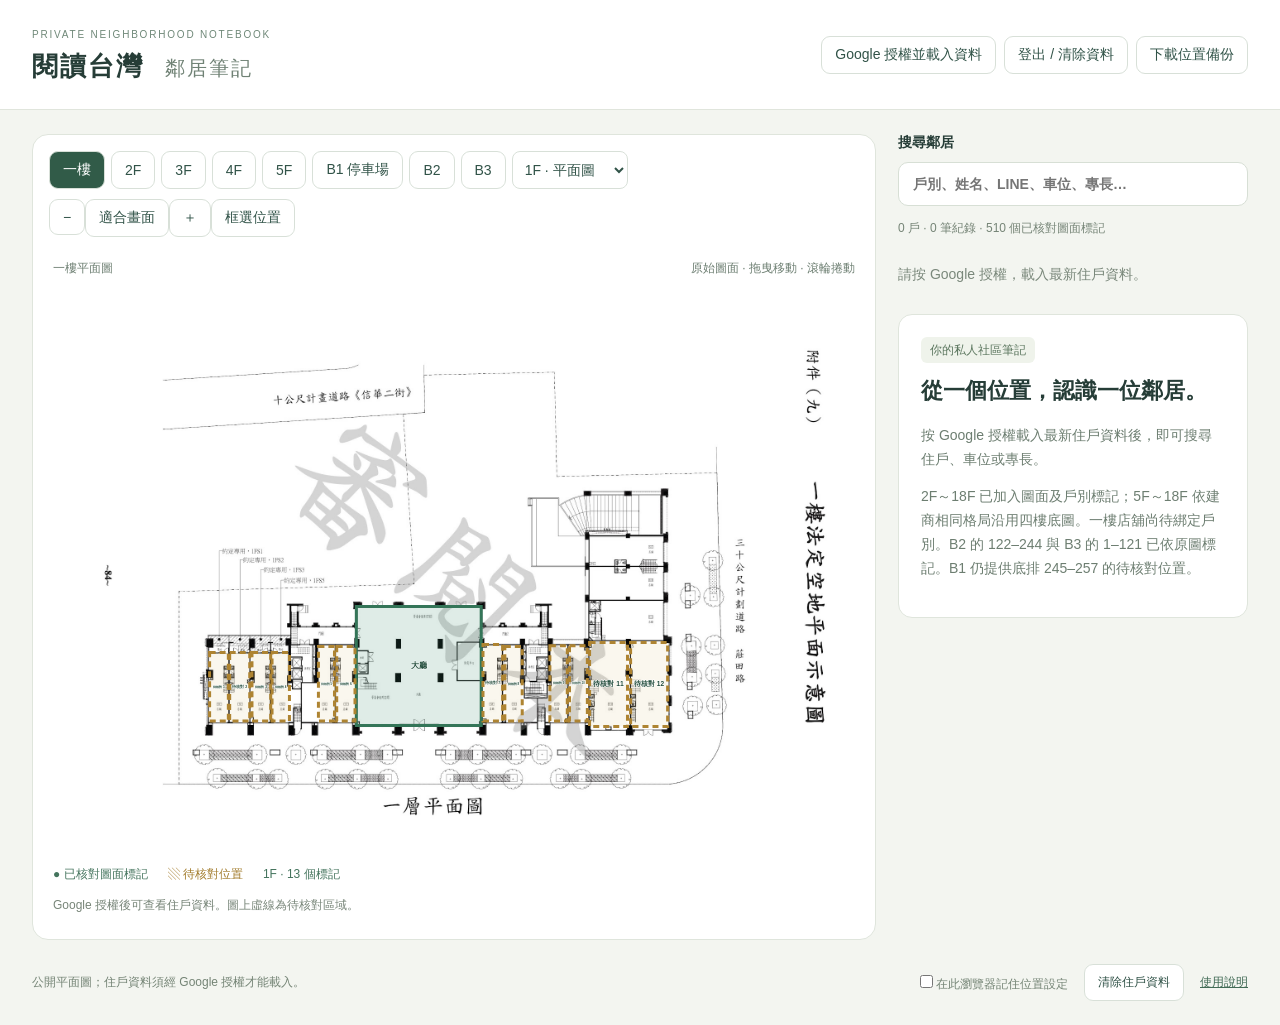
==== index.html @ ee289b89 "Publish public floor plans with private Google Sheets OAuth access" ====
<!doctype html><html lang="zh-Hant"><meta charset="utf-8"><meta http-equiv="Content-Security-Policy" content="default-src 'none'; script-src 'self' https://accounts.google.com/gsi/client; frame-src https://accounts.google.com;  style-src 'self' 'unsafe-inline' https://accounts.google.com/gsi/style; img-src 'self'; connect-src https://accounts.google.com/gsi/ https://sheets.googleapis.com; object-src 'none'; base-uri 'none'; form-action 'none'"><meta name="viewport" content="width=device-width,initial-scale=1"><title>閱讀台灣・鄰居筆記</title><link rel="stylesheet" href="style.css"><body><header><div><small>PRIVATE NEIGHBORHOOD NOTEBOOK</small><h1>閱讀台灣 <span>鄰居筆記</span></h1></div><div class="actions"><button id="authorize">Google 授權並載入資料</button><button id="logout">登出 / 清除資料</button><button id="import" hidden>匯入 CSV / 備份</button><button id="export">下載位置備份</button><input id="file" type="file" accept=".csv,.json" hidden></div></header><main><section class="workspace"><div class="toolbar"><nav><button data-floor="1F" class="active">一樓</button><button data-floor="2F">2F</button><button data-floor="3F">3F</button><button data-floor="4F">4F</button><button data-floor="5F">5F</button><button data-floor="B1">B1 停車場</button><button data-floor="B2">B2</button><button data-floor="B3">B3</button><select id="floorPicker" aria-label="選擇樓層"></select></nav><div><button id="minus" aria-label="縮小">−</button><button id="fit">適合畫面</button><button id="plus" aria-label="放大">＋</button><button id="draw">框選位置</button></div></div><div class="mapcaption"><span id="maptitle">一樓平面圖</span><span>原始圖面 · 拖曳移動 · 滾輪捲動</span></div><div id="viewport"><div id="stage"><img id="plan" src="1f-source.jpg" draggable="false" alt="一樓原始平面圖"><svg id="overlay" viewBox="0 0 1888 1335" aria-label="可互動的位置標記"></svg></div></div><section id="floorGrid" hidden></section><div class="legend"><span>● 已核對圖面標記</span><span class="amber">▧ 待核對位置</span><span id="mappingCount"></span></div><p class="hint" id="maphint">Google 授權後可查看住戶資料。圖上虛線為待核對區域。</p></section><aside><label class="search"><span>搜尋鄰居</span><input id="search" type="search" placeholder="戶別、姓名、LINE、車位、專長…"></label><div class="stats" id="stats"></div><button id="backResults" hidden>← 返回搜尋結果</button><div id="results"></div><section id="detail" class="card"></section></aside></main><footer><span id="status" role="status">公開平面圖；住戶資料須經 Google 授權才能載入。</span><label><input id="remember" type="checkbox">在此瀏覽器記住位置設定</label><button id="clear">清除住戶資料</button><a href="README.md">使用說明</a></footer><dialog id="editor"><form id="mappingForm"><h2>設定圖面位置</h2><p>依原圖核對後，綁定資料中的戶別或車位。</p><label>位置名稱<input id="maplabel" required maxlength="80" placeholder="例如：西側店舖"></label><label>對應類型<select id="kind"><option value="unit">戶別</option><option value="parking">車位</option><option value="space">公共空間 / 尚未對應</option></select></label><label>資料代號<input id="mapkey" maxlength="80" placeholder="例如 A1-1 或 B1-251"><small>戶別採「棟別＋戶別－樓層」，例如 A1-1。車位請含樓層。</small></label><label class="check"><input id="verified" type="checkbox">我已核對位置與代號</label><div class="actions"><button type="button" id="deleteMap">刪除此標記</button><button type="button" id="cancel">取消</button><button class="primary" type="submit">儲存位置</button></div></form></dialog><script src="parking-plans.js"></script><script src="residential-plans.js"></script><script src="app.js"></script><script src="google-config.js"></script><script src="google-auth.js"></script><script src="https://accounts.google.com/gsi/client" async defer></script></body></html>
---- style.css ----
:root{font-family:-apple-system,BlinkMacSystemFont,"Noto Sans TC",sans-serif;color:#263d37;background:#f3f5f0;font-size:14px}*{box-sizing:border-box}body{margin:0}button,input,select{font:inherit}button{cursor:pointer;background:white;border:1px solid #d8e0d8;border-radius:9px;padding:9px 13px;color:#315348}button:hover{background:#edf3ed}button:focus-visible,input:focus-visible,a:focus-visible{outline:3px solid #c49b42;outline-offset:2px}header{padding:25px 32px;display:flex;align-items:center;justify-content:space-between;background:#fff;border-bottom:1px solid #e0e5dc}small{font-size:10px;letter-spacing:1.8px;color:#6f8878}h1{font-size:26px;margin:8px 0 0;letter-spacing:2px}h1 span{font-weight:400;color:#708275;font-size:20px;margin-left:12px}.actions{display:flex;gap:8px;flex-wrap:wrap}main{display:grid;grid-template-columns:minmax(0,1fr) 350px;gap:22px;padding:24px 32px}.workspace,aside{min-width:0}.workspace{background:white;border:1px solid #dfe5dc;border-radius:16px;overflow:hidden;align-self:start}.toolbar{padding:16px;display:flex;justify-content:space-between;gap:10px;flex-wrap:wrap}.toolbar nav{display:flex;gap:6px}.active,.primary{background:#315b48!important;color:white!important}.mapcaption{padding:7px 20px 15px;display:flex;justify-content:space-between;font-size:12px;color:#6c7e71}#viewport{height:62vh;min-height:380px;overflow:auto;background:#e8ece5;cursor:grab;touch-action:pan-x pan-y}#stage{position:relative;transform-origin:0 0;user-select:none}#plan{width:100%;display:block;pointer-events:none}#overlay{position:absolute;inset:0;width:100%;height:100%}#overlay rect{fill:#3c896d29;stroke:#347558;stroke-width:3;vector-effect:non-scaling-stroke}#overlay .pending rect{stroke:#ae8432;fill:#c9a45018;stroke-dasharray:6 4}#overlay .selected rect{fill:#67b69060;stroke-width:5}#overlay text{fill:#244e3d;paint-order:stroke;stroke:#fff;stroke-width:5px;font-size:18px;font-weight:700;pointer-events:none}#overlay g{cursor:pointer}#overlay g:focus rect{stroke:#152c24;stroke-width:5}.legend{padding:16px 20px 0;display:flex;gap:20px;font-size:12px;color:#44745d}.amber{color:#a17a29}.hint{padding:0 20px 12px;color:#778578;font-size:12px;line-height:1.7}.search{display:block;font-weight:600}.search span{display:block;margin-bottom:10px}.search input{width:100%;padding:13px 14px;border:1px solid #d7dfd5;border-radius:10px;background:white}.stats{color:#758476;font-size:12px;margin:14px 0}#results{max-height:25vh;overflow:auto;display:grid;gap:6px;margin-bottom:15px}.result{text-align:left;width:100%;line-height:1.6}.result small{display:block;letter-spacing:0;font-size:12px;overflow:hidden;text-overflow:ellipsis}.card{background:white;border:1px solid #dfe5dc;border-radius:14px;padding:22px;line-height:1.7;overflow-wrap:anywhere}.card h2{margin:4px 0 12px;font-size:22px}.card h3{font-size:16px;margin:18px 0 5px}.card p{color:#6d7e71}.tag{display:inline-block;background:#eff3eb;color:#5b765e;padding:3px 9px;border-radius:6px;font-size:12px;margin:0 5px 5px 0}dl{margin:0}dt{font-size:12px;color:#819083;margin-top:10px}dd{margin:0;white-space:pre-wrap}.person{border-top:1px solid #e9ede5;margin-top:15px}footer{display:flex;align-items:center;gap:16px;padding:0 32px 24px;flex-wrap:wrap;color:#748475;font-size:12px}footer span{flex:1;min-width:250px}a{color:#426b56}dialog{border:1px solid #d5dfd3;border-radius:16px;width:min(480px,90vw);padding:26px;color:#284638}dialog::backdrop{background:#182f2866}dialog label{display:block;margin:15px 0}dialog input:not([type=checkbox]),dialog select{width:100%;padding:10px;border:1px solid #cfdbce;border-radius:7px;margin-top:6px}dialog small{display:block;letter-spacing:0;line-height:1.5;margin-top:6px}dialog .check{display:flex;gap:8px}.empty{color:#7a887b;padding:15px 0}#deleteMap{color:#a05745}@media(max-width:900px){main{grid-template-columns:1fr;padding:15px}header{padding:20px;gap:15px;flex-wrap:wrap}h1{font-size:22px}#viewport{height:50vh}footer{padding:10px 20px}#results{max-height:220px}.mapcaption{gap:10px}} 

[hidden]{display:none!important}#floorPicker{border:1px solid #d8e0d8;border-radius:8px;padding:8px;color:#315348;background:white;max-width:180px}#backResults{margin-bottom:14px}#floorGrid{padding:24px;min-height:50vh}#floorGrid p{color:#748475}.unitGrid{display:grid;grid-template-columns:repeat(auto-fill,minmax(135px,1fr));gap:12px}.unitTile{text-align:left;min-height:85px;font-size:18px}.unitTile small{display:block;letter-spacing:0;font-size:12px;margin-top:8px;overflow-wrap:anywhere}button:disabled{opacity:.4;cursor:default}.toolbar nav{flex-wrap:wrap}
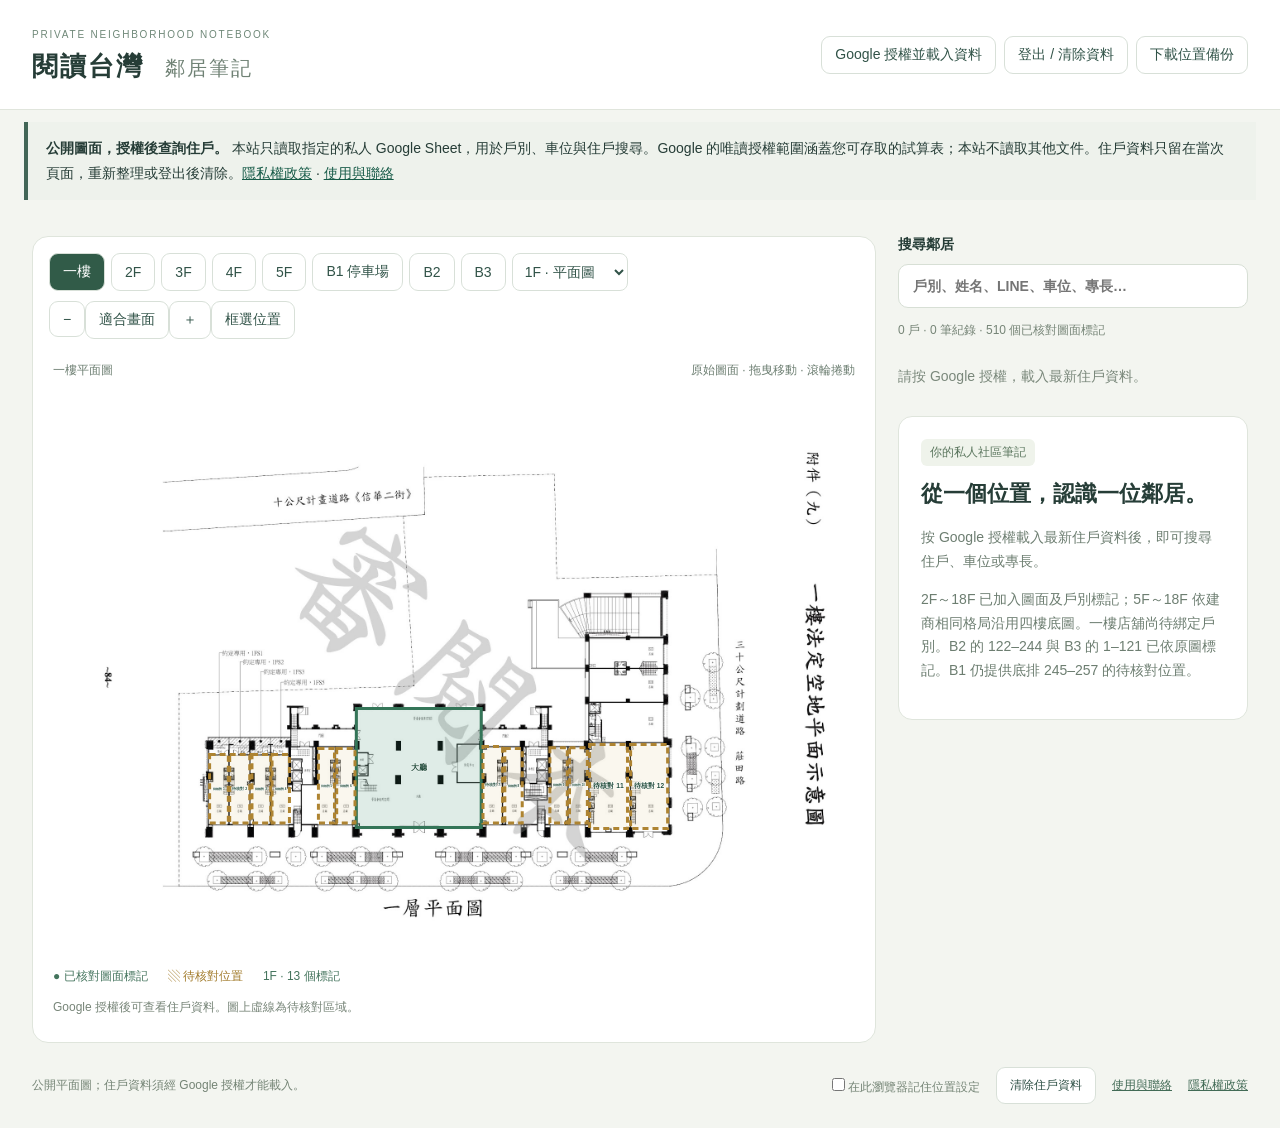
==== commit fead650f: "Add production privacy policy and authorization disclosures" ====
--- a/index.html
+++ b/index.html
@@ -1 +1 @@
-<!doctype html><html lang="zh-Hant"><meta charset="utf-8"><meta http-equiv="Content-Security-Policy" content="default-src 'none'; script-src 'self' https://accounts.google.com/gsi/client; frame-src https://accounts.google.com;  style-src 'self' 'unsafe-inline' https://accounts.google.com/gsi/style; img-src 'self'; connect-src https://accounts.google.com/gsi/ https://sheets.googleapis.com; object-src 'none'; base-uri 'none'; form-action 'none'"><meta name="viewport" content="width=device-width,initial-scale=1"><title>閱讀台灣・鄰居筆記</title><link rel="stylesheet" href="style.css"><body><header><div><small>PRIVATE NEIGHBORHOOD NOTEBOOK</small><h1>閱讀台灣 <span>鄰居筆記</span></h1></div><div class="actions"><button id="authorize">Google 授權並載入資料</button><button id="logout">登出 / 清除資料</button><button id="import" hidden>匯入 CSV / 備份</button><button id="export">下載位置備份</button><input id="file" type="file" accept=".csv,.json" hidden></div></header><main><section class="workspace"><div class="toolbar"><nav><button data-floor="1F" class="active">一樓</button><button data-floor="2F">2F</button><button data-floor="3F">3F</button><button data-floor="4F">4F</button><button data-floor="5F">5F</button><button data-floor="B1">B1 停車場</button><button data-floor="B2">B2</button><button data-floor="B3">B3</button><select id="floorPicker" aria-label="選擇樓層"></select></nav><div><button id="minus" aria-label="縮小">−</button><button id="fit">適合畫面</button><button id="plus" aria-label="放大">＋</button><button id="draw">框選位置</button></div></div><div class="mapcaption"><span id="maptitle">一樓平面圖</span><span>原始圖面 · 拖曳移動 · 滾輪捲動</span></div><div id="viewport"><div id="stage"><img id="plan" src="1f-source.jpg" draggable="false" alt="一樓原始平面圖"><svg id="overlay" viewBox="0 0 1888 1335" aria-label="可互動的位置標記"></svg></div></div><section id="floorGrid" hidden></section><div class="legend"><span>● 已核對圖面標記</span><span class="amber">▧ 待核對位置</span><span id="mappingCount"></span></div><p class="hint" id="maphint">Google 授權後可查看住戶資料。圖上虛線為待核對區域。</p></section><aside><label class="search"><span>搜尋鄰居</span><input id="search" type="search" placeholder="戶別、姓名、LINE、車位、專長…"></label><div class="stats" id="stats"></div><button id="backResults" hidden>← 返回搜尋結果</button><div id="results"></div><section id="detail" class="card"></section></aside></main><footer><span id="status" role="status">公開平面圖；住戶資料須經 Google 授權才能載入。</span><label><input id="remember" type="checkbox">在此瀏覽器記住位置設定</label><button id="clear">清除住戶資料</button><a href="README.md">使用說明</a></footer><dialog id="editor"><form id="mappingForm"><h2>設定圖面位置</h2><p>依原圖核對後，綁定資料中的戶別或車位。</p><label>位置名稱<input id="maplabel" required maxlength="80" placeholder="例如：西側店舖"></label><label>對應類型<select id="kind"><option value="unit">戶別</option><option value="parking">車位</option><option value="space">公共空間 / 尚未對應</option></select></label><label>資料代號<input id="mapkey" maxlength="80" placeholder="例如 A1-1 或 B1-251"><small>戶別採「棟別＋戶別－樓層」，例如 A1-1。車位請含樓層。</small></label><label class="check"><input id="verified" type="checkbox">我已核對位置與代號</label><div class="actions"><button type="button" id="deleteMap">刪除此標記</button><button type="button" id="cancel">取消</button><button class="primary" type="submit">儲存位置</button></div></form></dialog><script src="parking-plans.js"></script><script src="residential-plans.js"></script><script src="app.js"></script><script src="google-config.js"></script><script src="google-auth.js"></script><script src="https://accounts.google.com/gsi/client" async defer></script></body></html>
+<!doctype html><html lang="zh-Hant"><meta charset="utf-8"><meta http-equiv="Content-Security-Policy" content="default-src 'none'; script-src 'self' https://accounts.google.com/gsi/client; frame-src https://accounts.google.com;  style-src 'self' 'unsafe-inline' https://accounts.google.com/gsi/style; img-src 'self'; connect-src https://accounts.google.com/gsi/ https://sheets.googleapis.com; object-src 'none'; base-uri 'none'; form-action 'none'"><meta name="viewport" content="width=device-width,initial-scale=1"><title>閱讀台灣・鄰居筆記</title><link rel="stylesheet" href="style.css"><body><header><div><small>PRIVATE NEIGHBORHOOD NOTEBOOK</small><h1>閱讀台灣 <span>鄰居筆記</span></h1></div><div class="actions"><button id="authorize">Google 授權並載入資料</button><button id="logout">登出 / 清除資料</button><button id="import" hidden>匯入 CSV / 備份</button><button id="export">下載位置備份</button><input id="file" type="file" accept=".csv,.json" hidden></div></header><section class="auth-notice" aria-label="資料授權說明"><strong>公開圖面，授權後查詢住戶。</strong> 本站只讀取指定的私人 Google Sheet，用於戶別、車位與住戶搜尋。Google 的唯讀授權範圍涵蓋您可存取的試算表；本站不讀取其他文件。住戶資料只留在當次頁面，重新整理或登出後清除。<a href="privacy.html">隱私權政策</a> · <a href="help.html">使用與聯絡</a></section><main><section class="workspace"><div class="toolbar"><nav><button data-floor="1F" class="active">一樓</button><button data-floor="2F">2F</button><button data-floor="3F">3F</button><button data-floor="4F">4F</button><button data-floor="5F">5F</button><button data-floor="B1">B1 停車場</button><button data-floor="B2">B2</button><button data-floor="B3">B3</button><select id="floorPicker" aria-label="選擇樓層"></select></nav><div><button id="minus" aria-label="縮小">−</button><button id="fit">適合畫面</button><button id="plus" aria-label="放大">＋</button><button id="draw">框選位置</button></div></div><div class="mapcaption"><span id="maptitle">一樓平面圖</span><span>原始圖面 · 拖曳移動 · 滾輪捲動</span></div><div id="viewport"><div id="stage"><img id="plan" src="1f-source.jpg" draggable="false" alt="一樓原始平面圖"><svg id="overlay" viewBox="0 0 1888 1335" aria-label="可互動的位置標記"></svg></div></div><section id="floorGrid" hidden></section><div class="legend"><span>● 已核對圖面標記</span><span class="amber">▧ 待核對位置</span><span id="mappingCount"></span></div><p class="hint" id="maphint">Google 授權後可查看住戶資料。圖上虛線為待核對區域。</p></section><aside><label class="search"><span>搜尋鄰居</span><input id="search" type="search" placeholder="戶別、姓名、LINE、車位、專長…"></label><div class="stats" id="stats"></div><button id="backResults" hidden>← 返回搜尋結果</button><div id="results"></div><section id="detail" class="card"></section></aside></main><footer><span id="status" role="status">公開平面圖；住戶資料須經 Google 授權才能載入。</span><label><input id="remember" type="checkbox">在此瀏覽器記住位置設定</label><button id="clear">清除住戶資料</button><a href="help.html">使用與聯絡</a><a href="privacy.html">隱私權政策</a></footer><dialog id="editor"><form id="mappingForm"><h2>設定圖面位置</h2><p>依原圖核對後，綁定資料中的戶別或車位。</p><label>位置名稱<input id="maplabel" required maxlength="80" placeholder="例如：西側店舖"></label><label>對應類型<select id="kind"><option value="unit">戶別</option><option value="parking">車位</option><option value="space">公共空間 / 尚未對應</option></select></label><label>資料代號<input id="mapkey" maxlength="80" placeholder="例如 A1-1 或 B1-251"><small>戶別採「棟別＋戶別－樓層」，例如 A1-1。車位請含樓層。</small></label><label class="check"><input id="verified" type="checkbox">我已核對位置與代號</label><div class="actions"><button type="button" id="deleteMap">刪除此標記</button><button type="button" id="cancel">取消</button><button class="primary" type="submit">儲存位置</button></div></form></dialog><script src="parking-plans.js"></script><script src="residential-plans.js"></script><script src="app.js"></script><script src="google-config.js"></script><script src="google-auth.js"></script><script src="https://accounts.google.com/gsi/client" async defer></script></body></html>
--- a/style.css
+++ b/style.css
@@ -1,3 +1,5 @@
 :root{font-family:-apple-system,BlinkMacSystemFont,"Noto Sans TC",sans-serif;color:#263d37;background:#f3f5f0;font-size:14px}*{box-sizing:border-box}body{margin:0}button,input,select{font:inherit}button{cursor:pointer;background:white;border:1px solid #d8e0d8;border-radius:9px;padding:9px 13px;color:#315348}button:hover{background:#edf3ed}button:focus-visible,input:focus-visible,a:focus-visible{outline:3px solid #c49b42;outline-offset:2px}header{padding:25px 32px;display:flex;align-items:center;justify-content:space-between;background:#fff;border-bottom:1px solid #e0e5dc}small{font-size:10px;letter-spacing:1.8px;color:#6f8878}h1{font-size:26px;margin:8px 0 0;letter-spacing:2px}h1 span{font-weight:400;color:#708275;font-size:20px;margin-left:12px}.actions{display:flex;gap:8px;flex-wrap:wrap}main{display:grid;grid-template-columns:minmax(0,1fr) 350px;gap:22px;padding:24px 32px}.workspace,aside{min-width:0}.workspace{background:white;border:1px solid #dfe5dc;border-radius:16px;overflow:hidden;align-self:start}.toolbar{padding:16px;display:flex;justify-content:space-between;gap:10px;flex-wrap:wrap}.toolbar nav{display:flex;gap:6px}.active,.primary{background:#315b48!important;color:white!important}.mapcaption{padding:7px 20px 15px;display:flex;justify-content:space-between;font-size:12px;color:#6c7e71}#viewport{height:62vh;min-height:380px;overflow:auto;background:#e8ece5;cursor:grab;touch-action:pan-x pan-y}#stage{position:relative;transform-origin:0 0;user-select:none}#plan{width:100%;display:block;pointer-events:none}#overlay{position:absolute;inset:0;width:100%;height:100%}#overlay rect{fill:#3c896d29;stroke:#347558;stroke-width:3;vector-effect:non-scaling-stroke}#overlay .pending rect{stroke:#ae8432;fill:#c9a45018;stroke-dasharray:6 4}#overlay .selected rect{fill:#67b69060;stroke-width:5}#overlay text{fill:#244e3d;paint-order:stroke;stroke:#fff;stroke-width:5px;font-size:18px;font-weight:700;pointer-events:none}#overlay g{cursor:pointer}#overlay g:focus rect{stroke:#152c24;stroke-width:5}.legend{padding:16px 20px 0;display:flex;gap:20px;font-size:12px;color:#44745d}.amber{color:#a17a29}.hint{padding:0 20px 12px;color:#778578;font-size:12px;line-height:1.7}.search{display:block;font-weight:600}.search span{display:block;margin-bottom:10px}.search input{width:100%;padding:13px 14px;border:1px solid #d7dfd5;border-radius:10px;background:white}.stats{color:#758476;font-size:12px;margin:14px 0}#results{max-height:25vh;overflow:auto;display:grid;gap:6px;margin-bottom:15px}.result{text-align:left;width:100%;line-height:1.6}.result small{display:block;letter-spacing:0;font-size:12px;overflow:hidden;text-overflow:ellipsis}.card{background:white;border:1px solid #dfe5dc;border-radius:14px;padding:22px;line-height:1.7;overflow-wrap:anywhere}.card h2{margin:4px 0 12px;font-size:22px}.card h3{font-size:16px;margin:18px 0 5px}.card p{color:#6d7e71}.tag{display:inline-block;background:#eff3eb;color:#5b765e;padding:3px 9px;border-radius:6px;font-size:12px;margin:0 5px 5px 0}dl{margin:0}dt{font-size:12px;color:#819083;margin-top:10px}dd{margin:0;white-space:pre-wrap}.person{border-top:1px solid #e9ede5;margin-top:15px}footer{display:flex;align-items:center;gap:16px;padding:0 32px 24px;flex-wrap:wrap;color:#748475;font-size:12px}footer span{flex:1;min-width:250px}a{color:#426b56}dialog{border:1px solid #d5dfd3;border-radius:16px;width:min(480px,90vw);padding:26px;color:#284638}dialog::backdrop{background:#182f2866}dialog label{display:block;margin:15px 0}dialog input:not([type=checkbox]),dialog select{width:100%;padding:10px;border:1px solid #cfdbce;border-radius:7px;margin-top:6px}dialog small{display:block;letter-spacing:0;line-height:1.5;margin-top:6px}dialog .check{display:flex;gap:8px}.empty{color:#7a887b;padding:15px 0}#deleteMap{color:#a05745}@media(max-width:900px){main{grid-template-columns:1fr;padding:15px}header{padding:20px;gap:15px;flex-wrap:wrap}h1{font-size:22px}#viewport{height:50vh}footer{padding:10px 20px}#results{max-height:220px}.mapcaption{gap:10px}} 
 
 [hidden]{display:none!important}#floorPicker{border:1px solid #d8e0d8;border-radius:8px;padding:8px;color:#315348;background:white;max-width:180px}#backResults{margin-bottom:14px}#floorGrid{padding:24px;min-height:50vh}#floorGrid p{color:#748475}.unitGrid{display:grid;grid-template-columns:repeat(auto-fill,minmax(135px,1fr));gap:12px}.unitTile{text-align:left;min-height:85px;font-size:18px}.unitTile small{display:block;letter-spacing:0;font-size:12px;margin-top:8px;overflow-wrap:anywhere}button:disabled{opacity:.4;cursor:default}.toolbar nav{flex-wrap:wrap}
+
+.auth-notice{margin:12px 24px;padding:14px 18px;background:#eef2ec;border-left:4px solid #426657;font-size:14px;line-height:1.8}.auth-notice a{color:#175b48}
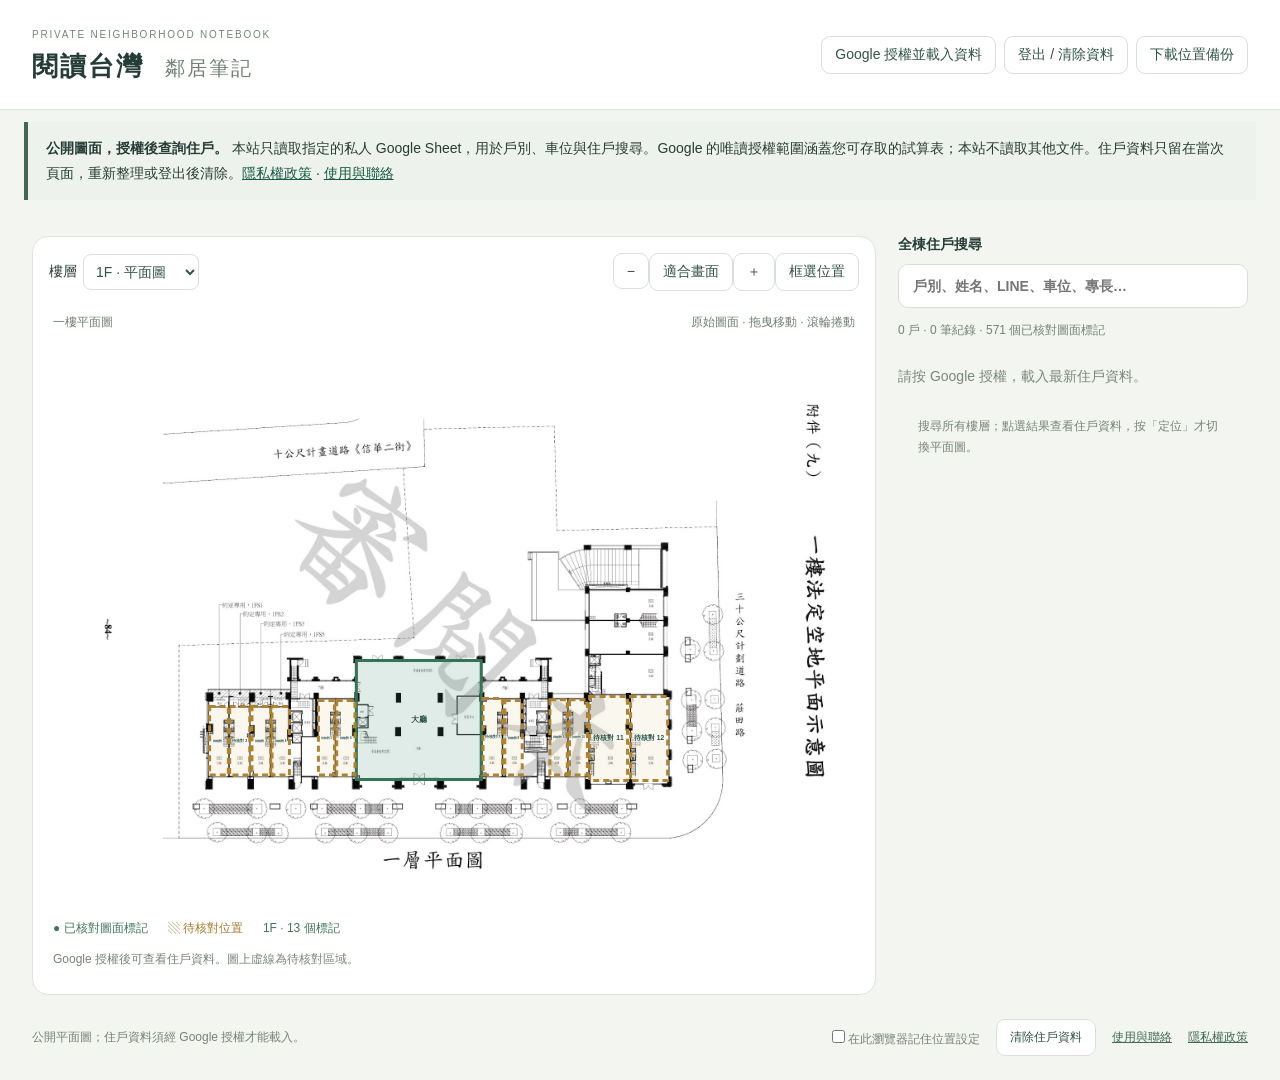
==== commit 08a33ac4: "Complete B1 car hotspots and separate search details into a dialog" ====
--- a/index.html
+++ b/index.html
@@ -1 +1 @@
-<!doctype html><html lang="zh-Hant"><meta charset="utf-8"><meta http-equiv="Content-Security-Policy" content="default-src 'none'; script-src 'self' https://accounts.google.com/gsi/client; frame-src https://accounts.google.com;  style-src 'self' 'unsafe-inline' https://accounts.google.com/gsi/style; img-src 'self'; connect-src https://accounts.google.com/gsi/ https://sheets.googleapis.com; object-src 'none'; base-uri 'none'; form-action 'none'"><meta name="viewport" content="width=device-width,initial-scale=1"><title>閱讀台灣・鄰居筆記</title><link rel="stylesheet" href="style.css"><body><header><div><small>PRIVATE NEIGHBORHOOD NOTEBOOK</small><h1>閱讀台灣 <span>鄰居筆記</span></h1></div><div class="actions"><button id="authorize">Google 授權並載入資料</button><button id="logout">登出 / 清除資料</button><button id="import" hidden>匯入 CSV / 備份</button><button id="export">下載位置備份</button><input id="file" type="file" accept=".csv,.json" hidden></div></header><section class="auth-notice" aria-label="資料授權說明"><strong>公開圖面，授權後查詢住戶。</strong> 本站只讀取指定的私人 Google Sheet，用於戶別、車位與住戶搜尋。Google 的唯讀授權範圍涵蓋您可存取的試算表；本站不讀取其他文件。住戶資料只留在當次頁面，重新整理或登出後清除。<a href="privacy.html">隱私權政策</a> · <a href="help.html">使用與聯絡</a></section><main><section class="workspace"><div class="toolbar"><nav><button data-floor="1F" class="active">一樓</button><button data-floor="2F">2F</button><button data-floor="3F">3F</button><button data-floor="4F">4F</button><button data-floor="5F">5F</button><button data-floor="B1">B1 停車場</button><button data-floor="B2">B2</button><button data-floor="B3">B3</button><select id="floorPicker" aria-label="選擇樓層"></select></nav><div><button id="minus" aria-label="縮小">−</button><button id="fit">適合畫面</button><button id="plus" aria-label="放大">＋</button><button id="draw">框選位置</button></div></div><div class="mapcaption"><span id="maptitle">一樓平面圖</span><span>原始圖面 · 拖曳移動 · 滾輪捲動</span></div><div id="viewport"><div id="stage"><img id="plan" src="1f-source.jpg" draggable="false" alt="一樓原始平面圖"><svg id="overlay" viewBox="0 0 1888 1335" aria-label="可互動的位置標記"></svg></div></div><section id="floorGrid" hidden></section><div class="legend"><span>● 已核對圖面標記</span><span class="amber">▧ 待核對位置</span><span id="mappingCount"></span></div><p class="hint" id="maphint">Google 授權後可查看住戶資料。圖上虛線為待核對區域。</p></section><aside><label class="search"><span>搜尋鄰居</span><input id="search" type="search" placeholder="戶別、姓名、LINE、車位、專長…"></label><div class="stats" id="stats"></div><button id="backResults" hidden>← 返回搜尋結果</button><div id="results"></div><section id="detail" class="card"></section></aside></main><footer><span id="status" role="status">公開平面圖；住戶資料須經 Google 授權才能載入。</span><label><input id="remember" type="checkbox">在此瀏覽器記住位置設定</label><button id="clear">清除住戶資料</button><a href="help.html">使用與聯絡</a><a href="privacy.html">隱私權政策</a></footer><dialog id="editor"><form id="mappingForm"><h2>設定圖面位置</h2><p>依原圖核對後，綁定資料中的戶別或車位。</p><label>位置名稱<input id="maplabel" required maxlength="80" placeholder="例如：西側店舖"></label><label>對應類型<select id="kind"><option value="unit">戶別</option><option value="parking">車位</option><option value="space">公共空間 / 尚未對應</option></select></label><label>資料代號<input id="mapkey" maxlength="80" placeholder="例如 A1-1 或 B1-251"><small>戶別採「棟別＋戶別－樓層」，例如 A1-1。車位請含樓層。</small></label><label class="check"><input id="verified" type="checkbox">我已核對位置與代號</label><div class="actions"><button type="button" id="deleteMap">刪除此標記</button><button type="button" id="cancel">取消</button><button class="primary" type="submit">儲存位置</button></div></form></dialog><script src="parking-plans.js"></script><script src="residential-plans.js"></script><script src="app.js"></script><script src="google-config.js"></script><script src="google-auth.js"></script><script src="https://accounts.google.com/gsi/client" async defer></script></body></html>
+<!doctype html><html lang="zh-Hant"><meta charset="utf-8"><meta http-equiv="Content-Security-Policy" content="default-src 'none'; script-src 'self' https://accounts.google.com/gsi/client; frame-src https://accounts.google.com;  style-src 'self' 'unsafe-inline' https://accounts.google.com/gsi/style; img-src 'self'; connect-src https://accounts.google.com/gsi/ https://sheets.googleapis.com; object-src 'none'; base-uri 'none'; form-action 'none'"><meta name="viewport" content="width=device-width,initial-scale=1"><title>閱讀台灣・鄰居筆記</title><link rel="stylesheet" href="style.css"><body><header><div><small>PRIVATE NEIGHBORHOOD NOTEBOOK</small><h1>閱讀台灣 <span>鄰居筆記</span></h1></div><div class="actions"><button id="authorize">Google 授權並載入資料</button><button id="logout">登出 / 清除資料</button><button id="import" hidden>匯入 CSV / 備份</button><button id="export">下載位置備份</button><input id="file" type="file" accept=".csv,.json" hidden></div></header><section class="auth-notice" aria-label="資料授權說明"><strong>公開圖面，授權後查詢住戶。</strong> 本站只讀取指定的私人 Google Sheet，用於戶別、車位與住戶搜尋。Google 的唯讀授權範圍涵蓋您可存取的試算表；本站不讀取其他文件。住戶資料只留在當次頁面，重新整理或登出後清除。<a href="privacy.html">隱私權政策</a> · <a href="help.html">使用與聯絡</a></section><main><section class="workspace"><div class="toolbar"><nav><label for="floorPicker">樓層</label><select id="floorPicker" aria-label="選擇樓層"></select></nav><div><button id="minus" aria-label="縮小">−</button><button id="fit">適合畫面</button><button id="plus" aria-label="放大">＋</button><button id="draw">框選位置</button></div></div><div class="mapcaption"><span id="maptitle">一樓平面圖</span><span>原始圖面 · 拖曳移動 · 滾輪捲動</span></div><div id="viewport"><div id="stage"><img id="plan" src="1f-source.jpg" draggable="false" alt="一樓原始平面圖"><svg id="overlay" viewBox="0 0 1888 1335" aria-label="可互動的位置標記"></svg></div></div><section id="floorGrid" hidden></section><div class="legend"><span>● 已核對圖面標記</span><span class="amber">▧ 待核對位置</span><span id="mappingCount"></span></div><p class="hint" id="maphint">Google 授權後可查看住戶資料。圖上虛線為待核對區域。</p></section><aside><label class="search"><span>全棟住戶搜尋</span><input id="search" type="search" placeholder="戶別、姓名、LINE、車位、專長…"></label><div class="stats" id="stats"></div><button id="backResults" hidden>← 返回搜尋結果</button><div id="results"></div><p class="hint">搜尋所有樓層；點選結果查看住戶資料，按「定位」才切換平面圖。</p></aside></main><footer><span id="status" role="status">公開平面圖；住戶資料須經 Google 授權才能載入。</span><label><input id="remember" type="checkbox">在此瀏覽器記住位置設定</label><button id="clear">清除住戶資料</button><a href="help.html">使用與聯絡</a><a href="privacy.html">隱私權政策</a></footer><dialog id="residentDialog" aria-label="住戶與位置資料"><button id="closeResident" autofocus>關閉</button><section id="detail" class="card"></section></dialog><dialog id="editor"><form id="mappingForm"><h2>設定圖面位置</h2><p>依原圖核對後，綁定資料中的戶別或車位。</p><label>位置名稱<input id="maplabel" required maxlength="80" placeholder="例如：西側店舖"></label><label>對應類型<select id="kind"><option value="unit">戶別</option><option value="parking">車位</option><option value="space">公共空間 / 尚未對應</option></select></label><label>資料代號<input id="mapkey" maxlength="80" placeholder="例如 A1-1 或 B1-251"><small>戶別採「棟別＋戶別－樓層」，例如 A1-1。車位請含樓層。</small></label><label class="check"><input id="verified" type="checkbox">我已核對位置與代號</label><div class="actions"><button type="button" id="deleteMap">刪除此標記</button><button type="button" id="cancel">取消</button><button class="primary" type="submit">儲存位置</button></div></form></dialog><script src="parking-plans.js"></script><script src="residential-plans.js"></script><script src="app.js"></script><script src="google-config.js"></script><script src="google-auth.js"></script><script src="https://accounts.google.com/gsi/client" async defer></script></body></html>
--- a/style.css
+++ b/style.css
@@ -3,3 +3,5 @@
 [hidden]{display:none!important}#floorPicker{border:1px solid #d8e0d8;border-radius:8px;padding:8px;color:#315348;background:white;max-width:180px}#backResults{margin-bottom:14px}#floorGrid{padding:24px;min-height:50vh}#floorGrid p{color:#748475}.unitGrid{display:grid;grid-template-columns:repeat(auto-fill,minmax(135px,1fr));gap:12px}.unitTile{text-align:left;min-height:85px;font-size:18px}.unitTile small{display:block;letter-spacing:0;font-size:12px;margin-top:8px;overflow-wrap:anywhere}button:disabled{opacity:.4;cursor:default}.toolbar nav{flex-wrap:wrap}
 
 .auth-notice{margin:12px 24px;padding:14px 18px;background:#eef2ec;border-left:4px solid #426657;font-size:14px;line-height:1.8}.auth-notice a{color:#175b48}
+
+#residentDialog{width:min(640px,94vw);max-height:85vh;overflow:auto}#residentDialog .card{border:0;padding:12px 0}#closeResident{display:block;margin-left:auto}.toolbar nav{align-items:center}#results{max-height:60vh}
